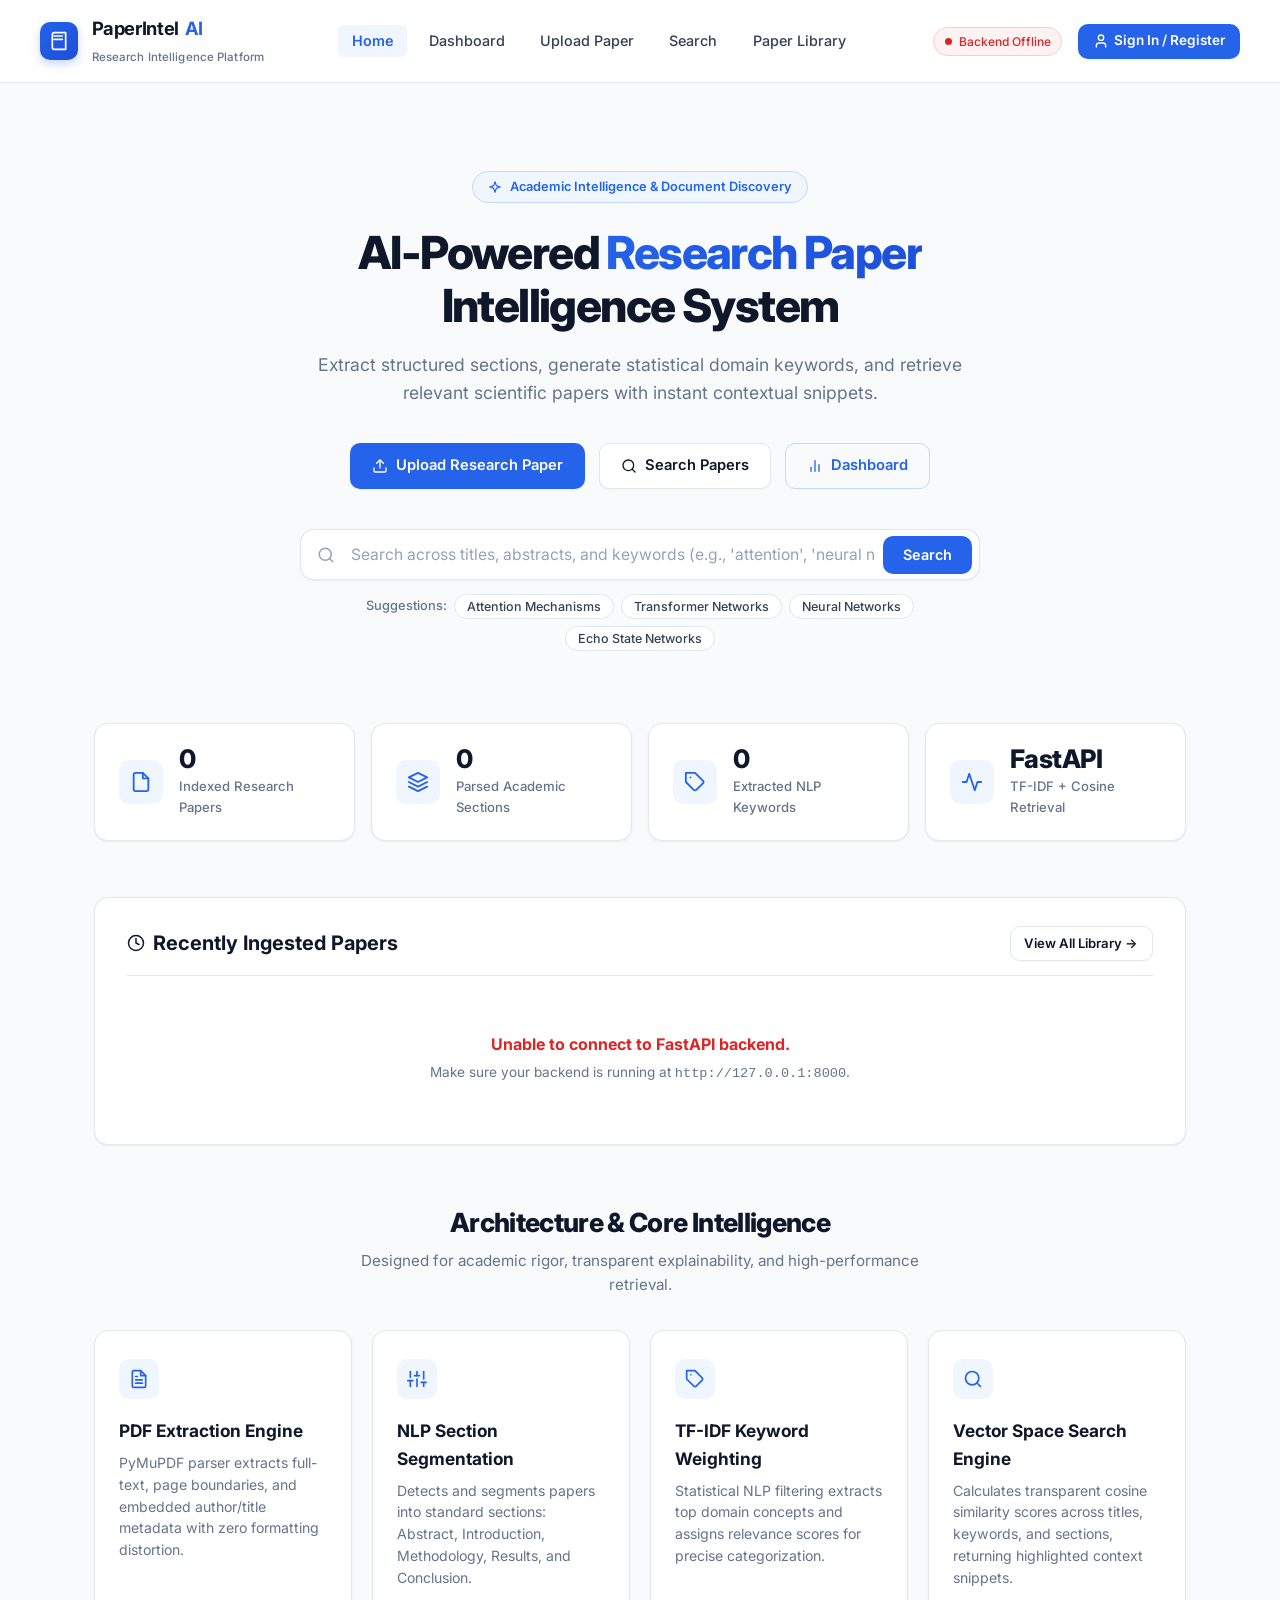
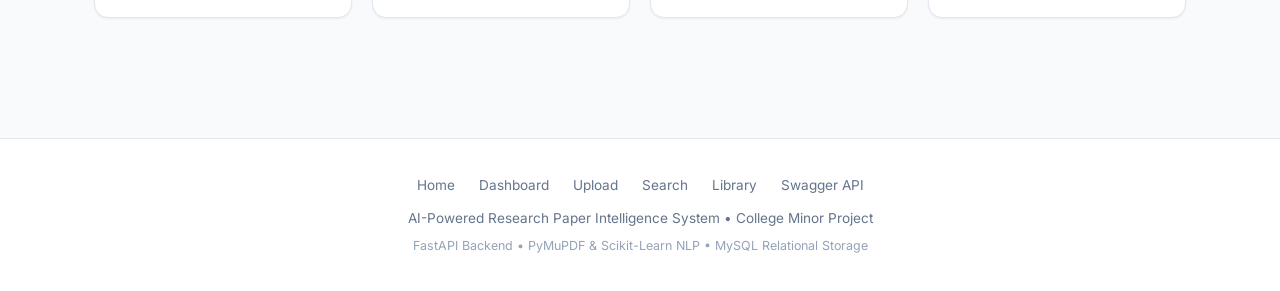
==== frontend/index.html @ 78be8b67 "Initial commit: AI-Powered Research Paper Intelligence System (Minor Project)" ====
<!DOCTYPE html>
<html lang="en">
<head>
    <meta charset="UTF-8">
    <meta name="viewport" content="width=device-width, initial-scale=1.0">
    <title>PaperIntel AI - AI-Powered Research Paper Intelligence System</title>
    <link rel="stylesheet" href="css/style.css">
</head>
<body>

    <!-- =======================================================================
         1. Header & Navigation Bar
         ======================================================================= -->
    <header class="navbar">
        <a href="index.html" class="brand-container">
            <div class="brand-icon-box">
                <svg xmlns="http://www.w3.org/2000/svg" viewBox="0 0 24 24" fill="none" stroke="currentColor" stroke-width="2" stroke-linecap="round" stroke-linejoin="round">
                    <path d="M4 19.5v-15A2.5 2.5 0 0 1 6.5 2H20v20H6.5a2.5 2.5 0 0 1-2.5-2.5Z"></path>
                    <path d="M6 6h10"></path>
                    <path d="M6 10h10"></path>
                </svg>
            </div>
            <div>
                <span class="brand-title">PaperIntel <span>AI</span></span>
                <span class="brand-subtitle">Research Intelligence Platform</span>
            </div>
        </a>

        <nav>
            <ul class="nav-links">
                <li><a href="index.html" class="active">Home</a></li>
                <li><a href="dashboard.html">Dashboard</a></li>
                <li><a href="upload.html">Upload Paper</a></li>
                <li><a href="search.html">Search</a></li>
                <li><a href="papers.html">Paper Library</a></li>
            </ul>
        </nav>

        <div class="nav-right">
            <div id="system-status" class="status-badge">
                <span class="status-dot"></span>
                <span id="status-text">Checking API...</span>
            </div>
        </div>
    </header>

    <!-- =======================================================================
         2. Main Hero Section
         ======================================================================= -->
    <main class="main-content">
        <section class="hero">
            <div class="hero-pill">
                <svg xmlns="http://www.w3.org/2000/svg" width="14" height="14" viewBox="0 0 24 24" fill="none" stroke="currentColor" stroke-width="2" stroke-linecap="round" stroke-linejoin="round">
                    <path d="m12 3-1.912 5.813a2 2 0 0 1-1.275 1.275L3 12l5.813 1.912a2 2 0 0 1 1.275 1.275L12 21l1.912-5.813a2 2 0 0 1 1.275-1.275L21 12l-5.813-1.912a2 2 0 0 1-1.275-1.275L12 3Z"></path>
                </svg>
                <span>Academic Intelligence & Document Discovery</span>
            </div>
            
            <h1>AI-Powered <span>Research Paper</span> Intelligence System</h1>
            <p class="hero-desc">
                Extract structured sections, generate statistical domain keywords, and retrieve relevant scientific papers with instant contextual snippets.
            </p>

            <!-- Call-to-Action Buttons -->
            <div class="hero-cta">
                <a href="upload.html" class="btn btn-primary">
                    <svg xmlns="http://www.w3.org/2000/svg" viewBox="0 0 24 24" fill="none" stroke="currentColor" stroke-width="2" stroke-linecap="round" stroke-linejoin="round">
                        <path d="M21 15v4a2 2 0 0 1-2 2H5a2 2 0 0 1-2-2v-4"></path>
                        <polyline points="17 8 12 3 7 8"></polyline>
                        <line x1="12" y1="3" x2="12" y2="15"></line>
                    </svg>
                    Upload Research Paper
                </a>
                <a href="search.html" class="btn btn-secondary">
                    <svg xmlns="http://www.w3.org/2000/svg" viewBox="0 0 24 24" fill="none" stroke="currentColor" stroke-width="2" stroke-linecap="round" stroke-linejoin="round">
                        <circle cx="11" cy="11" r="8"></circle>
                        <line x1="21" y1="21" x2="16.65" y2="16.65"></line>
                    </svg>
                    Search Papers
                </a>
                <a href="dashboard.html" class="btn btn-outline">
                    <svg xmlns="http://www.w3.org/2000/svg" viewBox="0 0 24 24" fill="none" stroke="currentColor" stroke-width="2" stroke-linecap="round" stroke-linejoin="round">
                        <line x1="18" y1="20" x2="18" y2="10"></line>
                        <line x1="12" y1="20" x2="12" y2="4"></line>
                        <line x1="6" y1="20" x2="6" y2="14"></line>
                    </svg>
                    Dashboard
                </a>
            </div>

            <!-- Instant Search Bar -->
            <div class="search-box-container">
                <form id="hero-search-form" class="search-form">
                    <div class="search-icon-inline">
                        <svg xmlns="http://www.w3.org/2000/svg" viewBox="0 0 24 24" fill="none" stroke="currentColor" stroke-width="2" stroke-linecap="round" stroke-linejoin="round">
                            <circle cx="11" cy="11" r="8"></circle>
                            <line x1="21" y1="21" x2="16.65" y2="16.65"></line>
                        </svg>
                    </div>
                    <input 
                        type="text" 
                        id="hero-search-input" 
                        class="search-input" 
                        placeholder="Search across titles, abstracts, and keywords (e.g., 'attention', 'neural network')..."
                        required
                    />
                    <button type="submit" class="search-btn">
                        Search
                    </button>
                </form>

                <!-- Quick Query Chips -->
                <div class="query-chips">
                    <span class="chip-label">Suggestions:</span>
                    <button type="button" class="chip" onclick="window.location.href='search.html?q=attention'">Attention Mechanisms</button>
                    <button type="button" class="chip" onclick="window.location.href='search.html?q=transformer'">Transformer Networks</button>
                    <button type="button" class="chip" onclick="window.location.href='search.html?q=neural%20network'">Neural Networks</button>
                    <button type="button" class="chip" onclick="window.location.href='search.html?q=echo%20state'">Echo State Networks</button>
                </div>
            </div>
        </section>

        <!-- ===================================================================
             3. Live Metrics Bar
             =================================================================== -->
        <section class="stats-grid">
            <div class="stat-card">
                <div class="stat-icon">
                    <svg xmlns="http://www.w3.org/2000/svg" viewBox="0 0 24 24" fill="none" stroke="currentColor" stroke-width="2" stroke-linecap="round" stroke-linejoin="round">
                        <path d="M14 2H6a2 2 0 0 0-2 2v16a2 2 0 0 0 2 2h12a2 2 0 0 0 2-2V8z"></path>
                        <polyline points="14 2 14 8 20 8"></polyline>
                    </svg>
                </div>
                <div class="stat-info">
                    <h3 id="stat-papers">0</h3>
                    <p>Indexed Research Papers</p>
                </div>
            </div>

            <div class="stat-card">
                <div class="stat-icon">
                    <svg xmlns="http://www.w3.org/2000/svg" viewBox="0 0 24 24" fill="none" stroke="currentColor" stroke-width="2" stroke-linecap="round" stroke-linejoin="round">
                        <polygon points="12 2 2 7 12 12 22 7 12 2"></polygon>
                        <polyline points="2 17 12 22 22 17"></polyline>
                        <polyline points="2 12 12 17 22 12"></polyline>
                    </svg>
                </div>
                <div class="stat-info">
                    <h3 id="stat-sections">0</h3>
                    <p>Parsed Academic Sections</p>
                </div>
            </div>

            <div class="stat-card">
                <div class="stat-icon">
                    <svg xmlns="http://www.w3.org/2000/svg" viewBox="0 0 24 24" fill="none" stroke="currentColor" stroke-width="2" stroke-linecap="round" stroke-linejoin="round">
                        <path d="M20.59 13.41l-7.17 7.17a2 2 0 0 1-2.83 0L2 12V2h10l8.59 8.59a2 2 0 0 1 0 2.82z"></path>
                        <line x1="7" y1="7" x2="7.01" y2="7"></line>
                    </svg>
                </div>
                <div class="stat-info">
                    <h3 id="stat-keywords">0</h3>
                    <p>Extracted NLP Keywords</p>
                </div>
            </div>

            <div class="stat-card">
                <div class="stat-icon">
                    <svg xmlns="http://www.w3.org/2000/svg" viewBox="0 0 24 24" fill="none" stroke="currentColor" stroke-width="2" stroke-linecap="round" stroke-linejoin="round">
                        <polyline points="22 12 18 12 15 21 9 3 6 12 2 12"></polyline>
                    </svg>
                </div>
                <div class="stat-info">
                    <h3 id="stat-latency">FastAPI</h3>
                    <p>TF-IDF + Cosine Retrieval</p>
                </div>
            </div>
        </section>

        <!-- ===================================================================
             4. Recent Ingested Papers Section
             =================================================================== -->
        <section class="papers-preview-section">
            <div class="papers-preview-header">
                <h2 id="papers-section-title">
                    <svg xmlns="http://www.w3.org/2000/svg" width="18" height="18" viewBox="0 0 24 24" fill="none" stroke="currentColor" stroke-width="2" stroke-linecap="round" stroke-linejoin="round">
                        <circle cx="12" cy="12" r="10"></circle>
                        <polyline points="12 6 12 12 16 14"></polyline>
                    </svg>
                    Recently Ingested Papers
                </h2>
                <a href="papers.html" class="btn btn-secondary" style="padding: 0.4rem 0.85rem; font-size: 0.82rem;">
                    View All Library →
                </a>
            </div>

            <div id="papers-list-container" class="papers-list">
                <p style="color: var(--text-muted); text-align: center; padding: 2rem;">
                    Loading research papers from database...
                </p>
            </div>
        </section>

        <!-- ===================================================================
             5. Platform Architecture & Capabilities
             =================================================================== -->
        <section>
            <div class="section-header">
                <h2>Architecture & Core Intelligence</h2>
                <p>Designed for academic rigor, transparent explainability, and high-performance retrieval.</p>
            </div>

            <div class="features-grid">
                <div class="feature-card">
                    <div class="feature-icon-box">
                        <svg xmlns="http://www.w3.org/2000/svg" viewBox="0 0 24 24" fill="none" stroke="currentColor" stroke-width="2" stroke-linecap="round" stroke-linejoin="round">
                            <path d="M14 2H6a2 2 0 0 0-2 2v16a2 2 0 0 0 2 2h12a2 2 0 0 0 2-2V8z"></path>
                            <polyline points="14 2 14 8 20 8"></polyline>
                            <line x1="16" y1="13" x2="8" y2="13"></line>
                            <line x1="16" y1="17" x2="8" y2="17"></line>
                            <polyline points="10 9 9 9 8 9"></polyline>
                        </svg>
                    </div>
                    <h3>PDF Extraction Engine</h3>
                    <p>PyMuPDF parser extracts full-text, page boundaries, and embedded author/title metadata with zero formatting distortion.</p>
                </div>

                <div class="feature-card">
                    <div class="feature-icon-box">
                        <svg xmlns="http://www.w3.org/2000/svg" viewBox="0 0 24 24" fill="none" stroke="currentColor" stroke-width="2" stroke-linecap="round" stroke-linejoin="round">
                            <line x1="4" y1="21" x2="4" y2="14"></line>
                            <line x1="4" y1="10" x2="4" y2="3"></line>
                            <line x1="12" y1="21" x2="12" y2="12"></line>
                            <line x1="12" y1="8" x2="12" y2="3"></line>
                            <line x1="20" y1="21" x2="20" y2="16"></line>
                            <line x1="20" y1="12" x2="20" y2="3"></line>
                            <line x1="1" y1="14" x2="7" y2="14"></line>
                            <line x1="9" y1="8" x2="15" y2="8"></line>
                            <line x1="17" y1="16" x2="23" y2="16"></line>
                        </svg>
                    </div>
                    <h3>NLP Section Segmentation</h3>
                    <p>Detects and segments papers into standard sections: Abstract, Introduction, Methodology, Results, and Conclusion.</p>
                </div>

                <div class="feature-card">
                    <div class="feature-icon-box">
                        <svg xmlns="http://www.w3.org/2000/svg" viewBox="0 0 24 24" fill="none" stroke="currentColor" stroke-width="2" stroke-linecap="round" stroke-linejoin="round">
                            <path d="M20.59 13.41l-7.17 7.17a2 2 0 0 1-2.83 0L2 12V2h10l8.59 8.59a2 2 0 0 1 0 2.82z"></path>
                            <line x1="7" y1="7" x2="7.01" y2="7"></line>
                        </svg>
                    </div>
                    <h3>TF-IDF Keyword Weighting</h3>
                    <p>Statistical NLP filtering extracts top domain concepts and assigns relevance scores for precise categorization.</p>
                </div>

                <div class="feature-card">
                    <div class="feature-icon-box">
                        <svg xmlns="http://www.w3.org/2000/svg" viewBox="0 0 24 24" fill="none" stroke="currentColor" stroke-width="2" stroke-linecap="round" stroke-linejoin="round">
                            <circle cx="11" cy="11" r="8"></circle>
                            <line x1="21" y1="21" x2="16.65" y2="16.65"></line>
                        </svg>
                    </div>
                    <h3>Vector Space Search Engine</h3>
                    <p>Calculates transparent cosine similarity scores across titles, keywords, and sections, returning highlighted context snippets.</p>
                </div>
            </div>
        </section>
    </main>

    <!-- =======================================================================
         6. Footer
         ======================================================================= -->
    <footer class="footer">
        <div class="footer-links">
            <a href="index.html">Home</a>
            <a href="dashboard.html">Dashboard</a>
            <a href="upload.html">Upload</a>
            <a href="search.html">Search</a>
            <a href="papers.html">Library</a>
            <a href="http://127.0.0.1:8000/docs" target="_blank">Swagger API</a>
        </div>
        <p>AI-Powered Research Paper Intelligence System • College Minor Project</p>
        <p style="font-size: 0.78rem; margin-top: 0.35rem; color: #94a3b8;">
            FastAPI Backend • PyMuPDF & Scikit-Learn NLP • MySQL Relational Storage
        </p>
    </footer>

    <script src="js/app.js"></script>
</body>
</html>
---- frontend/css/style.css ----
/* =============================================================================
   PaperIntel AI - Academic Research Intelligence Platform
   Design System: Professional, Minimalist, Human-Centric Academic Interface
   Inspired by PaperGuide, Elicit, Semantic Scholar & Perplexity
   ============================================================================= */

@import url('https://fonts.googleapis.com/css2?family=Inter:wght@400;500;600;700;800&display=swap');

:root {
    --font-sans: 'Inter', -apple-system, BlinkMacSystemFont, 'Segoe UI', Roboto, Helvetica, Arial, sans-serif;
    
    /* Neutral Palette */
    --bg-page: #f8fafc;
    --bg-card: #ffffff;
    --bg-subtle: #f1f5f9;
    --border-color: #e2e8f0;
    --border-subtle: #f1f5f9;
    --border-focus: #3b82f6;
    
    /* Typography */
    --text-main: #0f172a;
    --text-secondary: #334155;
    --text-muted: #64748b;
    --text-dim: #94a3b8;
    
    /* Brand & Accent */
    --primary: #2563eb;
    --primary-hover: #1d4ed8;
    --primary-subtle: #eff6ff;
    --primary-border: #bfdbfe;
    --primary-glow: rgba(37, 99, 235, 0.12);
    
    /* System States */
    --success: #059669;
    --success-bg: #ecfdf5;
    --success-border: #a7f3d0;
    --warning: #d97706;
    --warning-bg: #fffbeb;
    --warning-border: #fde68a;
    --danger: #dc2626;
    --danger-bg: #fef2f2;
    --danger-border: #fecaca;
    
    /* Elevation & Curves */
    --radius-sm: 6px;
    --radius-md: 10px;
    --radius-lg: 14px;
    --radius-xl: 20px;
    --shadow-sm: 0 1px 2px 0 rgba(15, 23, 42, 0.04);
    --shadow-card: 0 1px 3px 0 rgba(15, 23, 42, 0.05), 0 1px 2px -1px rgba(15, 23, 42, 0.04);
    --shadow-hover: 0 10px 25px -3px rgba(15, 23, 42, 0.08), 0 4px 8px -2px rgba(15, 23, 42, 0.04);
    --shadow-modal: 0 20px 35px -5px rgba(15, 23, 42, 0.12), 0 10px 15px -4px rgba(15, 23, 42, 0.06);
}

* {
    margin: 0;
    padding: 0;
    box-sizing: border-box;
}

body {
    font-family: var(--font-sans);
    background-color: var(--bg-page);
    color: var(--text-main);
    line-height: 1.6;
    min-height: 100vh;
    display: flex;
    flex-direction: column;
    -webkit-font-smoothing: antialiased;
    -moz-osx-font-smoothing: grayscale;
}

/* =============================================================================
   1. Clean Navigation Bar
   ============================================================================= */
.navbar {
    background-color: rgba(255, 255, 255, 0.95);
    backdrop-filter: blur(12px);
    -webkit-backdrop-filter: blur(12px);
    border-bottom: 1px solid var(--border-color);
    padding: 0.85rem 2.5rem;
    display: flex;
    justify-content: space-between;
    align-items: center;
    position: sticky;
    top: 0;
    z-index: 100;
}

.brand-container {
    display: flex;
    align-items: center;
    gap: 0.85rem;
    text-decoration: none;
    color: inherit;
}

.brand-icon-box {
    width: 38px;
    height: 38px;
    background: linear-gradient(135deg, #2563eb, #1d4ed8);
    color: white;
    border-radius: var(--radius-md);
    display: flex;
    align-items: center;
    justify-content: center;
    box-shadow: 0 4px 10px rgba(37, 99, 235, 0.25);
}

.brand-icon-box svg {
    width: 20px;
    height: 20px;
}

.brand-title {
    font-size: 1.15rem;
    font-weight: 700;
    color: var(--text-main);
    letter-spacing: -0.02em;
    display: flex;
    align-items: center;
    gap: 0.35rem;
}

.brand-title span {
    color: var(--primary);
}

.brand-subtitle {
    font-size: 0.72rem;
    color: var(--text-muted);
    font-weight: 500;
    letter-spacing: 0.01em;
}

.nav-links {
    display: flex;
    align-items: center;
    gap: 0.5rem;
    list-style: none;
}

.nav-links a {
    text-decoration: none;
    color: var(--text-secondary);
    font-size: 0.9rem;
    font-weight: 500;
    padding: 0.45rem 0.85rem;
    border-radius: var(--radius-sm);
    transition: all 0.15s ease;
}

.nav-links a:hover {
    color: var(--primary);
    background-color: var(--primary-subtle);
}

.nav-links a.active {
    color: var(--primary);
    font-weight: 600;
    background-color: var(--primary-subtle);
}

.nav-right {
    display: flex;
    align-items: center;
    gap: 1rem;
}

.status-badge {
    display: inline-flex;
    align-items: center;
    gap: 0.45rem;
    padding: 0.25rem 0.65rem;
    border-radius: 9999px;
    font-size: 0.75rem;
    font-weight: 500;
    background-color: #f1f5f9;
    color: var(--text-muted);
    border: 1px solid var(--border-color);
}

.status-dot {
    width: 7px;
    height: 7px;
    border-radius: 50%;
    background-color: #94a3b8;
}

.status-badge.online {
    background-color: var(--success-bg);
    color: var(--success);
    border-color: var(--success-border);
}

.status-badge.online .status-dot {
    background-color: var(--success);
    box-shadow: 0 0 0 2px rgba(5, 150, 105, 0.2);
}

.status-badge.offline {
    background-color: var(--danger-bg);
    color: var(--danger);
    border-color: var(--danger-border);
}

.status-badge.offline .status-dot {
    background-color: var(--danger);
}

.user-badge {
    display: inline-flex;
    align-items: center;
    gap: 0.6rem;
    font-size: 0.85rem;
    font-weight: 500;
    color: var(--text-main);
    background-color: white;
    padding: 0.35rem 0.85rem;
    border-radius: var(--radius-sm);
    border: 1px solid var(--border-color);
    box-shadow: var(--shadow-sm);
}

/* =============================================================================
   2. Layout & Typography
   ============================================================================= */
.main-content {
    flex: 1;
    max-width: 1140px;
    margin: 0 auto;
    width: 100%;
    padding: 2.5rem 1.5rem 4rem;
}

.breadcrumb-nav {
    margin-bottom: 1.5rem;
    font-size: 0.88rem;
    display: flex;
    align-items: center;
    gap: 0.5rem;
    color: var(--text-muted);
}

.breadcrumb-nav a {
    color: var(--text-secondary);
    text-decoration: none;
    font-weight: 500;
    display: inline-flex;
    align-items: center;
    gap: 0.35rem;
    transition: color 0.15s;
}

.breadcrumb-nav a:hover {
    color: var(--primary);
}

/* =============================================================================
   3. Hero Section (PaperGuide Style)
   ============================================================================= */
.hero {
    text-align: center;
    padding: 3rem 1rem 2rem;
    max-width: 820px;
    margin: 0 auto;
}

.hero-pill {
    display: inline-flex;
    align-items: center;
    gap: 0.5rem;
    background-color: var(--primary-subtle);
    border: 1px solid var(--primary-border);
    color: var(--primary);
    font-size: 0.8rem;
    font-weight: 600;
    padding: 0.3rem 0.95rem;
    border-radius: 9999px;
    margin-bottom: 1.5rem;
}

.hero h1 {
    font-size: 2.85rem;
    font-weight: 800;
    line-height: 1.15;
    color: var(--text-main);
    letter-spacing: -0.035em;
    margin-bottom: 1.15rem;
}

.hero h1 span {
    background: linear-gradient(135deg, #2563eb 0%, #1d4ed8 100%);
    -webkit-background-clip: text;
    -webkit-text-fill-color: transparent;
}

.hero-desc {
    font-size: 1.1rem;
    color: var(--text-muted);
    max-width: 680px;
    margin: 0 auto 2.25rem;
    line-height: 1.6;
}

.hero-cta {
    display: flex;
    justify-content: center;
    gap: 0.85rem;
    flex-wrap: wrap;
    margin-bottom: 2.5rem;
}

/* Buttons */
.btn {
    display: inline-flex;
    align-items: center;
    justify-content: center;
    gap: 0.45rem;
    padding: 0.65rem 1.35rem;
    border-radius: var(--radius-md);
    font-size: 0.92rem;
    font-weight: 600;
    text-decoration: none;
    cursor: pointer;
    border: 1px solid transparent;
    transition: all 0.15s ease;
    font-family: inherit;
}

.btn svg {
    width: 16px;
    height: 16px;
}

.btn-primary {
    background-color: var(--primary);
    color: white;
    box-shadow: 0 1px 2px 0 rgba(0, 0, 0, 0.05);
}

.btn-primary:hover {
    background-color: var(--primary-hover);
    box-shadow: 0 4px 12px rgba(37, 99, 235, 0.25);
    transform: translateY(-1px);
}

.btn-secondary {
    background-color: white;
    color: var(--text-main);
    border-color: var(--border-color);
    box-shadow: var(--shadow-sm);
}

.btn-secondary:hover {
    background-color: var(--bg-subtle);
    border-color: #cbd5e1;
}

.btn-outline {
    background-color: transparent;
    color: var(--primary);
    border-color: var(--primary-border);
}

.btn-outline:hover {
    background-color: var(--primary-subtle);
}

/* =============================================================================
   4. Unified Search Box
   ============================================================================= */
.search-box-container {
    max-width: 680px;
    margin: 0 auto 2.5rem;
}

.search-form {
    display: flex;
    align-items: center;
    background: white;
    padding: 0.35rem 0.45rem 0.35rem 1rem;
    border-radius: var(--radius-lg);
    border: 1px solid var(--border-color);
    box-shadow: var(--shadow-card);
    transition: border-color 0.2s, box-shadow 0.2s;
}

.search-form:focus-within {
    border-color: var(--primary);
    box-shadow: 0 0 0 3px var(--primary-glow);
}

.search-icon-inline {
    color: var(--text-dim);
    display: flex;
    align-items: center;
    margin-right: 0.5rem;
}

.search-icon-inline svg {
    width: 18px;
    height: 18px;
}

.search-input {
    flex: 1;
    border: none;
    outline: none;
    padding: 0.55rem 0.5rem;
    font-size: 0.98rem;
    background: transparent;
    color: var(--text-main);
    font-family: inherit;
}

.search-input::placeholder {
    color: var(--text-dim);
}

.search-btn {
    background-color: var(--primary);
    color: white;
    border: none;
    border-radius: var(--radius-md);
    padding: 0.65rem 1.25rem;
    font-weight: 600;
    font-size: 0.9rem;
    cursor: pointer;
    transition: background-color 0.15s;
    display: inline-flex;
    align-items: center;
    gap: 0.4rem;
    font-family: inherit;
}

.search-btn:hover {
    background-color: var(--primary-hover);
}

/* Query Suggestion Chips */
.query-chips {
    display: flex;
    justify-content: center;
    gap: 0.45rem;
    flex-wrap: wrap;
    margin-top: 0.85rem;
    align-items: center;
}

.chip-label {
    font-size: 0.8rem;
    color: var(--text-muted);
    font-weight: 500;
}

.chip {
    background-color: white;
    color: var(--text-secondary);
    border: 1px solid var(--border-color);
    padding: 0.25rem 0.75rem;
    border-radius: 9999px;
    font-size: 0.78rem;
    font-weight: 500;
    cursor: pointer;
    transition: all 0.15s ease;
    font-family: inherit;
}

.chip:hover {
    background-color: var(--primary-subtle);
    color: var(--primary);
    border-color: var(--primary-border);
}

/* =============================================================================
   5. Metrics & Statistics Bar
   ============================================================================= */
.stats-grid {
    display: grid;
    grid-template-columns: repeat(auto-fit, minmax(220px, 1fr));
    gap: 1rem;
    margin-bottom: 3.5rem;
}

.stat-card {
    background-color: var(--bg-card);
    border: 1px solid var(--border-color);
    border-radius: var(--radius-lg);
    padding: 1.35rem 1.5rem;
    display: flex;
    align-items: center;
    gap: 1rem;
    box-shadow: var(--shadow-card);
    transition: border-color 0.2s, box-shadow 0.2s;
}

.stat-card:hover {
    border-color: #cbd5e1;
    box-shadow: var(--shadow-hover);
}

.stat-icon {
    width: 44px;
    height: 44px;
    border-radius: var(--radius-md);
    background-color: var(--primary-subtle);
    color: var(--primary);
    display: flex;
    align-items: center;
    justify-content: center;
    flex-shrink: 0;
}

.stat-icon svg {
    width: 22px;
    height: 22px;
}

.stat-info h3 {
    font-size: 1.6rem;
    font-weight: 800;
    color: var(--text-main);
    line-height: 1.1;
    letter-spacing: -0.02em;
}

.stat-info p {
    font-size: 0.82rem;
    color: var(--text-muted);
    font-weight: 500;
    margin-top: 0.15rem;
}

/* =============================================================================
   6. Feature Cards & Architecture
   ============================================================================= */
.section-header {
    text-align: center;
    margin-bottom: 2rem;
}

.section-header h2 {
    font-size: 1.65rem;
    font-weight: 800;
    color: var(--text-main);
    letter-spacing: -0.025em;
    margin-bottom: 0.35rem;
}

.section-header p {
    color: var(--text-muted);
    font-size: 0.95rem;
    max-width: 600px;
    margin: 0 auto;
}

.features-grid {
    display: grid;
    grid-template-columns: repeat(auto-fit, minmax(250px, 1fr));
    gap: 1.25rem;
    margin-bottom: 3.5rem;
}

.feature-card {
    background-color: var(--bg-card);
    border: 1px solid var(--border-color);
    border-radius: var(--radius-lg);
    padding: 1.75rem 1.5rem;
    box-shadow: var(--shadow-card);
    transition: all 0.2s ease;
}

.feature-card:hover {
    border-color: #cbd5e1;
    transform: translateY(-2px);
    box-shadow: var(--shadow-hover);
}

.feature-icon-box {
    width: 40px;
    height: 40px;
    border-radius: var(--radius-md);
    background-color: var(--primary-subtle);
    color: var(--primary);
    display: flex;
    align-items: center;
    justify-content: center;
    margin-bottom: 1.15rem;
}

.feature-icon-box svg {
    width: 20px;
    height: 20px;
}

.feature-card h3 {
    font-size: 1.08rem;
    font-weight: 700;
    margin-bottom: 0.45rem;
    color: var(--text-main);
}

.feature-card p {
    font-size: 0.88rem;
    color: var(--text-muted);
    line-height: 1.55;
}

/* =============================================================================
   7. Paper Cards & List Components
   ============================================================================= */
.papers-preview-section {
    background-color: var(--bg-card);
    border: 1px solid var(--border-color);
    border-radius: var(--radius-lg);
    padding: 1.75rem 2rem;
    margin-bottom: 3.5rem;
    box-shadow: var(--shadow-card);
}

.papers-preview-header {
    display: flex;
    justify-content: space-between;
    align-items: center;
    margin-bottom: 1.5rem;
    padding-bottom: 0.85rem;
    border-bottom: 1px solid var(--border-color);
}

.papers-preview-header h2 {
    font-size: 1.25rem;
    font-weight: 700;
    color: var(--text-main);
    display: flex;
    align-items: center;
    gap: 0.5rem;
}

.papers-list {
    display: flex;
    flex-direction: column;
    gap: 0.85rem;
}

.paper-item {
    background-color: white;
    border: 1px solid var(--border-color);
    border-radius: var(--radius-md);
    padding: 1.25rem 1.35rem;
    transition: all 0.15s ease;
}

.paper-item:hover {
    border-color: #cbd5e1;
    box-shadow: var(--shadow-sm);
    background-color: #fafbfc;
}

.paper-item-title {
    font-size: 1.05rem;
    font-weight: 600;
    color: var(--text-main);
    margin-bottom: 0.35rem;
    text-decoration: none;
    display: inline-block;
    line-height: 1.4;
}

.paper-item-title:hover {
    color: var(--primary);
}

.paper-meta {
    display: flex;
    gap: 1rem;
    font-size: 0.82rem;
    color: var(--text-muted);
    margin-bottom: 0.65rem;
    flex-wrap: wrap;
    align-items: center;
}

.paper-meta span {
    display: inline-flex;
    align-items: center;
    gap: 0.3rem;
}

.paper-meta svg {
    width: 14px;
    height: 14px;
    color: var(--text-dim);
}

.paper-snippet {
    font-size: 0.88rem;
    color: #334155;
    background-color: #f8fafc;
    padding: 0.75rem 1rem;
    border-radius: var(--radius-sm);
    border-left: 3px solid var(--primary);
    margin: 0.65rem 0;
    line-height: 1.6;
}

.tag-list {
    display: flex;
    gap: 0.35rem;
    flex-wrap: wrap;
}

.tag {
    background-color: var(--bg-subtle);
    color: var(--text-secondary);
    border: 1px solid var(--border-color);
    padding: 0.2rem 0.6rem;
    border-radius: 9999px;
    font-size: 0.75rem;
    font-weight: 500;
}

.score-badge {
    background-color: var(--success-bg);
    color: var(--success);
    border: 1px solid var(--success-border);
    padding: 0.25rem 0.65rem;
    border-radius: 9999px;
    font-size: 0.78rem;
    font-weight: 600;
    white-space: nowrap;
}

/* =============================================================================
   8. Upload Dropzone & Form
   ============================================================================= */
.upload-card {
    background: var(--bg-card);
    border: 1px solid var(--border-color);
    border-radius: var(--radius-xl);
    padding: 2.5rem;
    max-width: 700px;
    margin: 0 auto;
    box-shadow: var(--shadow-card);
}

.dropzone {
    border: 2px dashed #cbd5e1;
    background-color: #fafbfc;
    border-radius: var(--radius-lg);
    padding: 3rem 2rem;
    text-align: center;
    cursor: pointer;
    transition: all 0.2s ease;
    margin-bottom: 1.5rem;
}

.dropzone:hover, .dropzone.dragover {
    border-color: var(--primary);
    background-color: var(--primary-subtle);
}

.dropzone-icon-box {
    width: 56px;
    height: 56px;
    border-radius: 50%;
    background-color: white;
    color: var(--primary);
    box-shadow: var(--shadow-sm);
    border: 1px solid var(--border-color);
    display: flex;
    align-items: center;
    justify-content: center;
    margin: 0 auto 1rem;
}

.dropzone-icon-box svg {
    width: 28px;
    height: 28px;
}

.dropzone-text {
    font-size: 1.05rem;
    font-weight: 600;
    color: var(--text-main);
    margin-bottom: 0.25rem;
}

.dropzone-subtext {
    font-size: 0.85rem;
    color: var(--text-muted);
}

.file-preview-card {
    display: flex;
    align-items: center;
    justify-content: space-between;
    background-color: #f8fafc;
    border: 1px solid var(--border-color);
    border-radius: var(--radius-md);
    padding: 0.85rem 1.25rem;
    margin-bottom: 1.5rem;
}

.file-info {
    display: flex;
    align-items: center;
    gap: 0.75rem;
}

.file-name {
    font-weight: 600;
    font-size: 0.92rem;
    color: var(--text-main);
}

.file-size {
    font-size: 0.8rem;
    color: var(--text-muted);
}

.remove-file-btn {
    background: none;
    border: none;
    color: var(--text-muted);
    cursor: pointer;
    font-size: 1.1rem;
    padding: 0.25rem;
    border-radius: var(--radius-sm);
    transition: color 0.15s;
}

.remove-file-btn:hover {
    color: var(--danger);
}

.form-group {
    margin-bottom: 1.25rem;
}

.form-label {
    display: block;
    font-weight: 600;
    font-size: 0.88rem;
    color: var(--text-main);
    margin-bottom: 0.4rem;
}

.form-control {
    width: 100%;
    padding: 0.65rem 0.95rem;
    border: 1px solid var(--border-color);
    border-radius: var(--radius-md);
    font-size: 0.92rem;
    font-family: inherit;
    outline: none;
    background-color: white;
    color: var(--text-main);
    transition: border-color 0.15s, box-shadow 0.15s;
}

.form-control:focus {
    border-color: var(--primary);
    box-shadow: 0 0 0 3px var(--primary-glow);
}

/* Pipeline Status */
.progress-container {
    margin-top: 1.5rem;
    background: #f8fafc;
    border: 1px solid var(--border-color);
    border-radius: var(--radius-md);
    padding: 1.25rem 1.5rem;
    display: none;
}

.progress-header {
    display: flex;
    justify-content: space-between;
    align-items: center;
    font-weight: 600;
    font-size: 0.9rem;
    margin-bottom: 0.75rem;
}

.progress-bar-bg {
    width: 100%;
    height: 6px;
    background-color: #e2e8f0;
    border-radius: 9999px;
    overflow: hidden;
    margin-bottom: 1rem;
}

.progress-bar-fill {
    height: 100%;
    width: 0%;
    background-color: var(--primary);
    border-radius: 9999px;
    transition: width 0.3s ease;
}

.pipeline-steps {
    list-style: none;
    display: flex;
    flex-direction: column;
    gap: 0.4rem;
    font-size: 0.82rem;
    color: var(--text-muted);
}

.pipeline-step {
    display: flex;
    align-items: center;
    gap: 0.5rem;
}

.pipeline-step.active {
    color: var(--primary);
    font-weight: 600;
}

.pipeline-step.done {
    color: var(--success);
}

/* Alerts */
.alert {
    padding: 0.85rem 1.15rem;
    border-radius: var(--radius-md);
    margin-top: 1.25rem;
    font-size: 0.9rem;
    display: none;
}

.alert-success {
    background-color: var(--success-bg);
    border: 1px solid var(--success-border);
    color: #065f46;
}

.alert-error {
    background-color: var(--danger-bg);
    border: 1px solid var(--danger-border);
    color: #991b1b;
}

.alert-info {
    background-color: var(--primary-subtle);
    border: 1px solid var(--primary-border);
    color: var(--primary);
}

/* =============================================================================
   9. Footer
   ============================================================================= */
.footer {
    background-color: var(--bg-card);
    border-top: 1px solid var(--border-color);
    padding: 2.25rem 2rem;
    text-align: center;
    margin-top: auto;
    font-size: 0.85rem;
    color: var(--text-muted);
}

.footer-links {
    margin-bottom: 0.75rem;
    display: flex;
    justify-content: center;
    gap: 1.5rem;
}

.footer-links a {
    color: var(--text-muted);
    text-decoration: none;
    transition: color 0.15s;
}

.footer-links a:hover {
    color: var(--primary);
}

/* =============================================================================
   10. Responsive
   ============================================================================= */
@media (max-width: 768px) {
    .navbar {
        flex-direction: column;
        gap: 0.75rem;
        padding: 1rem 1.5rem;
    }
    .hero h1 {
        font-size: 2.15rem;
    }
    .hero-cta {
        flex-direction: column;
    }
    .btn {
        width: 100%;
    }
}

/* =============================================================================
   11. Multi-Paper Comparison & Selection System (Features D & E)
   ============================================================================= */
.comparison-floating-bar {
    position: fixed;
    bottom: 1.5rem;
    left: 50%;
    transform: translateX(-50%) translateY(120%);
    background: #0f172a;
    color: #ffffff;
    padding: 0.85rem 1.5rem;
    border-radius: 9999px;
    box-shadow: 0 10px 30px rgba(0, 0, 0, 0.25);
    display: flex;
    align-items: center;
    gap: 1.25rem;
    z-index: 999;
    transition: transform 0.3s cubic-bezier(0.16, 1, 0.3, 1), opacity 0.3s ease;
    opacity: 0;
    pointer-events: none;
    max-width: 90vw;
}

.comparison-floating-bar.active {
    transform: translateX(-50%) translateY(0);
    opacity: 1;
    pointer-events: auto;
}

.floating-bar-info {
    font-size: 0.9rem;
    font-weight: 600;
    display: flex;
    align-items: center;
    gap: 0.5rem;
}

.floating-bar-badge {
    background: var(--primary);
    color: white;
    font-size: 0.78rem;
    font-weight: 700;
    padding: 0.15rem 0.6rem;
    border-radius: 9999px;
}

.floating-bar-actions {
    display: flex;
    align-items: center;
    gap: 0.5rem;
}

/* Checkbox Styles */
.paper-checkbox-wrapper {
    display: inline-flex;
    align-items: center;
    gap: 0.5rem;
    cursor: pointer;
    user-select: none;
}

.paper-checkbox {
    width: 18px;
    height: 18px;
    accent-color: var(--primary);
    cursor: pointer;
}

/* Modal Overlay */
.modal-overlay {
    position: fixed;
    top: 0;
    left: 0;
    width: 100vw;
    height: 100vh;
    background: rgba(15, 23, 42, 0.65);
    backdrop-filter: blur(4px);
    z-index: 1000;
    display: flex;
    justify-content: center;
    align-items: center;
    padding: 1.5rem;
    opacity: 0;
    pointer-events: none;
    transition: opacity 0.25s ease;
}

.modal-overlay.active {
    opacity: 1;
    pointer-events: auto;
}

.modal-container {
    background: var(--bg-card);
    width: 100%;
    max-width: 1100px;
    max-height: 92vh;
    border-radius: var(--radius-xl);
    box-shadow: var(--shadow-modal);
    display: flex;
    flex-direction: column;
    overflow: hidden;
    animation: modalSlideUp 0.3s cubic-bezier(0.16, 1, 0.3, 1);
}

@keyframes modalSlideUp {
    from {
        transform: translateY(20px) scale(0.98);
    }
    to {
        transform: translateY(0) scale(1);
    }
}

.modal-header {
    padding: 1.25rem 2rem;
    border-bottom: 1px solid var(--border-color);
    display: flex;
    justify-content: space-between;
    align-items: center;
    background: #ffffff;
}

.modal-header h2 {
    font-size: 1.35rem;
    font-weight: 800;
    color: var(--text-main);
    display: flex;
    align-items: center;
    gap: 0.65rem;
}

.modal-close-btn {
    background: none;
    border: none;
    color: var(--text-muted);
    cursor: pointer;
    padding: 0.4rem;
    border-radius: var(--radius-sm);
    display: flex;
    align-items: center;
    justify-content: center;
    transition: all 0.15s ease;
}

.modal-close-btn:hover {
    background: #f1f5f9;
    color: var(--text-main);
}

.modal-body {
    padding: 2rem;
    overflow-y: auto;
    flex: 1;
}

.modal-footer {
    padding: 1rem 2rem;
    border-top: 1px solid var(--border-color);
    display: flex;
    justify-content: space-between;
    align-items: center;
    gap: 0.75rem;
    background: #f8fafc;
    flex-wrap: wrap;
}

/* Comparison Tables & Visuals */
.comp-table-wrapper {
    overflow-x: auto;
    margin: 1.25rem 0;
    border-radius: var(--radius-md);
    border: 1px solid var(--border-color);
}

.comp-table {
    width: 100%;
    border-collapse: collapse;
    font-size: 0.88rem;
    text-align: left;
}

.comp-table th {
    background: #f1f5f9;
    color: var(--text-main);
    font-weight: 700;
    padding: 0.85rem 1.15rem;
    border-bottom: 1px solid var(--border-color);
}

.comp-table td {
    padding: 0.95rem 1.15rem;
    border-bottom: 1px solid var(--border-subtle);
    color: var(--text-secondary);
    vertical-align: top;
    line-height: 1.6;
}

.comp-table tr:last-child td {
    border-bottom: none;
}

.comp-section {
    margin-bottom: 2rem;
}

.comp-section-title {
    font-size: 1.15rem;
    font-weight: 800;
    color: var(--text-main);
    margin-bottom: 0.85rem;
    display: flex;
    align-items: center;
    gap: 0.5rem;
}

.comp-section-content {
    background: #f8fafc;
    border: 1px solid var(--border-color);
    border-radius: var(--radius-md);
    padding: 1.25rem 1.5rem;
    font-size: 0.92rem;
    line-height: 1.75;
    color: var(--text-secondary);
    white-space: pre-wrap;
}

.comp-gap-card {
    background: #ffffff;
    border: 1px solid var(--border-color);
    border-left: 4px solid #f59e0b;
    border-radius: var(--radius-sm);
    padding: 1rem 1.25rem;
    margin-bottom: 0.75rem;
}

.evidence-tag {
    font-size: 0.76rem;
    background: #f1f5f9;
    color: #475569;
    padding: 0.25rem 0.65rem;
    border-radius: 4px;
    display: inline-flex;
    align-items: center;
    gap: 0.35rem;
    margin-top: 0.45rem;
    border: 1px solid #cbd5e1;
}

.evidence-tag strong {
    color: var(--text-main);
}
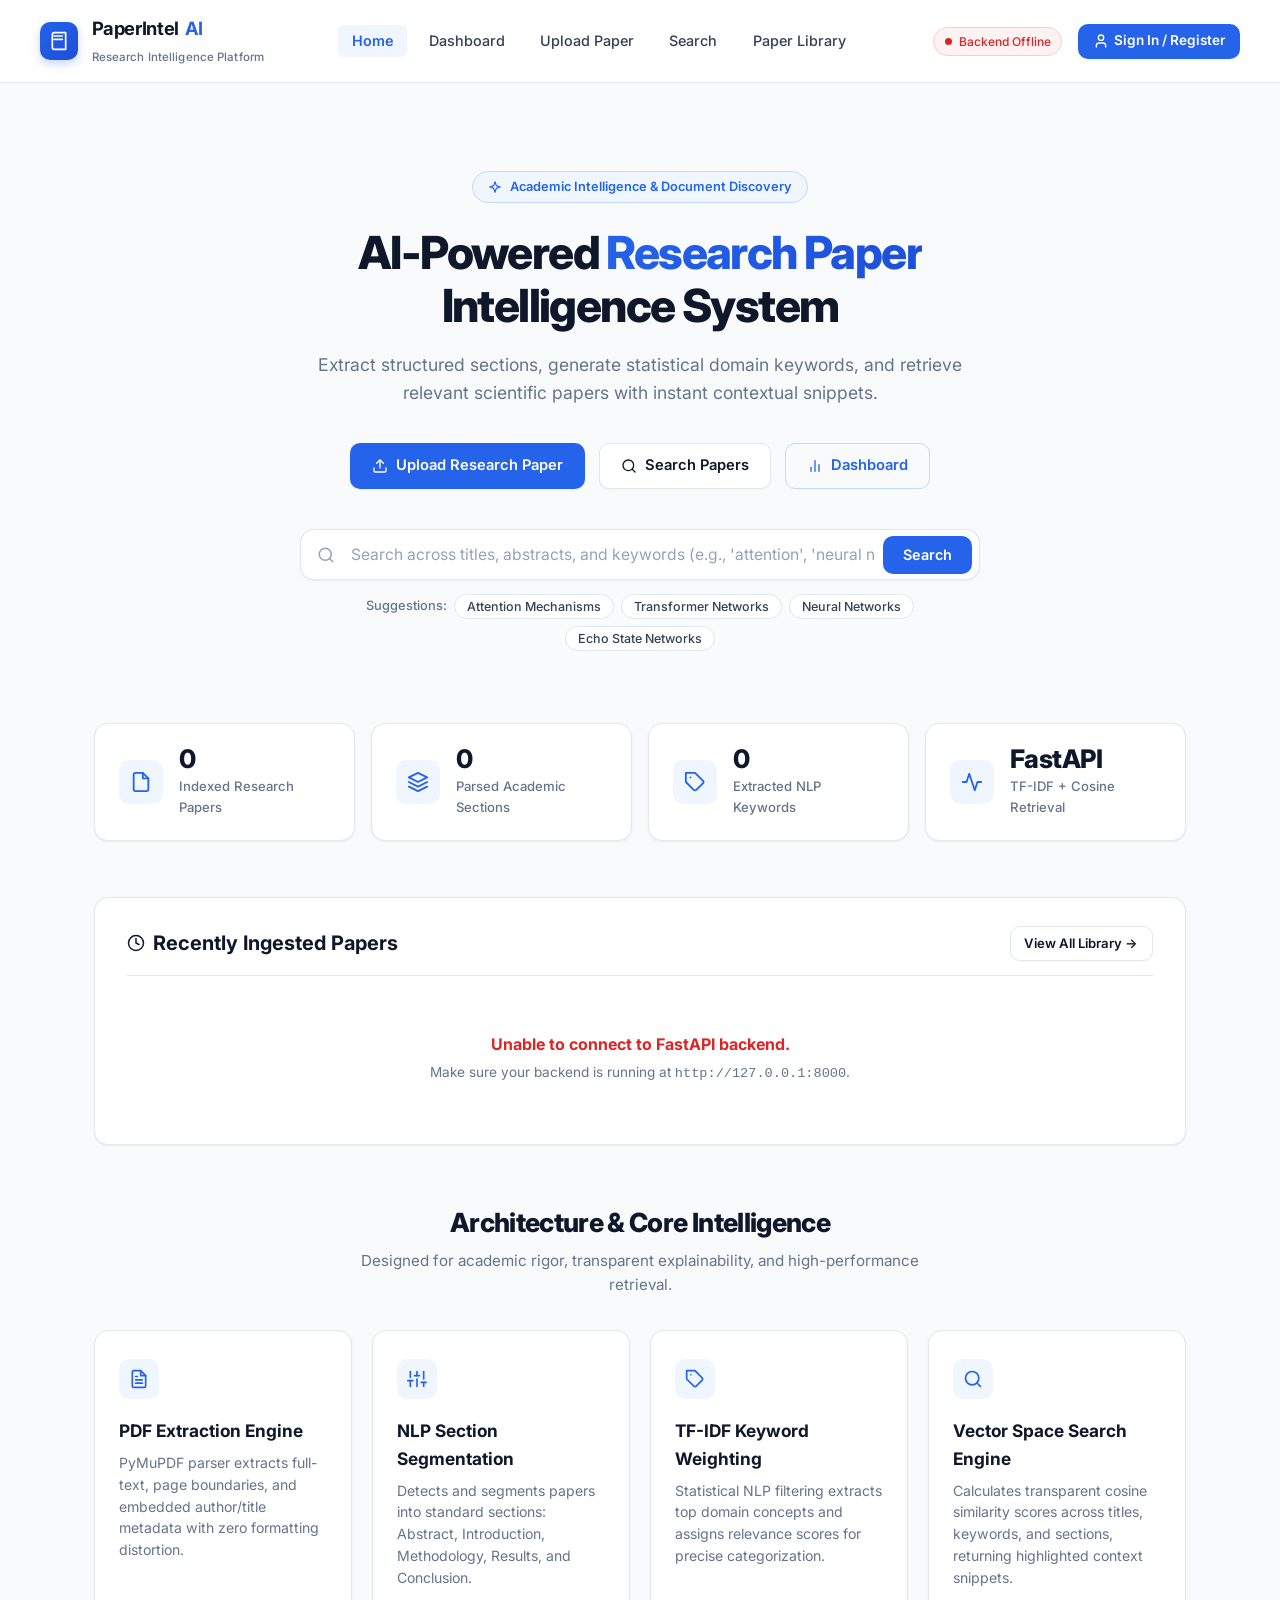
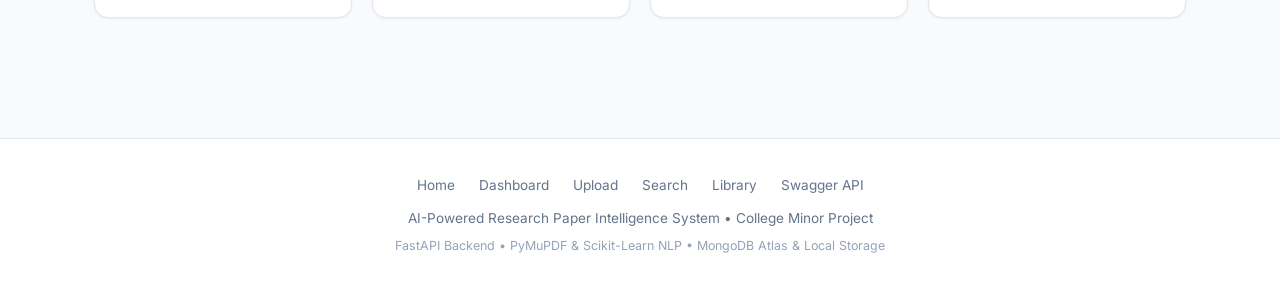
==== commit b72ec264: "Configure cloud deployment: Dockerfile, Procfile, render.yaml, and dynamic PORT binding" ====
--- a/frontend/index.html
+++ b/frontend/index.html
@@ -278,11 +278,11 @@
             <a href="upload.html">Upload</a>
             <a href="search.html">Search</a>
             <a href="papers.html">Library</a>
-            <a href="http://127.0.0.1:8000/docs" target="_blank">Swagger API</a>
+            <a href="/docs" target="_blank">Swagger API</a>
         </div>
         <p>AI-Powered Research Paper Intelligence System • College Minor Project</p>
         <p style="font-size: 0.78rem; margin-top: 0.35rem; color: #94a3b8;">
-            FastAPI Backend • PyMuPDF & Scikit-Learn NLP • MySQL Relational Storage
+            FastAPI Backend • PyMuPDF & Scikit-Learn NLP • MongoDB Atlas & Local Storage
         </p>
     </footer>
 
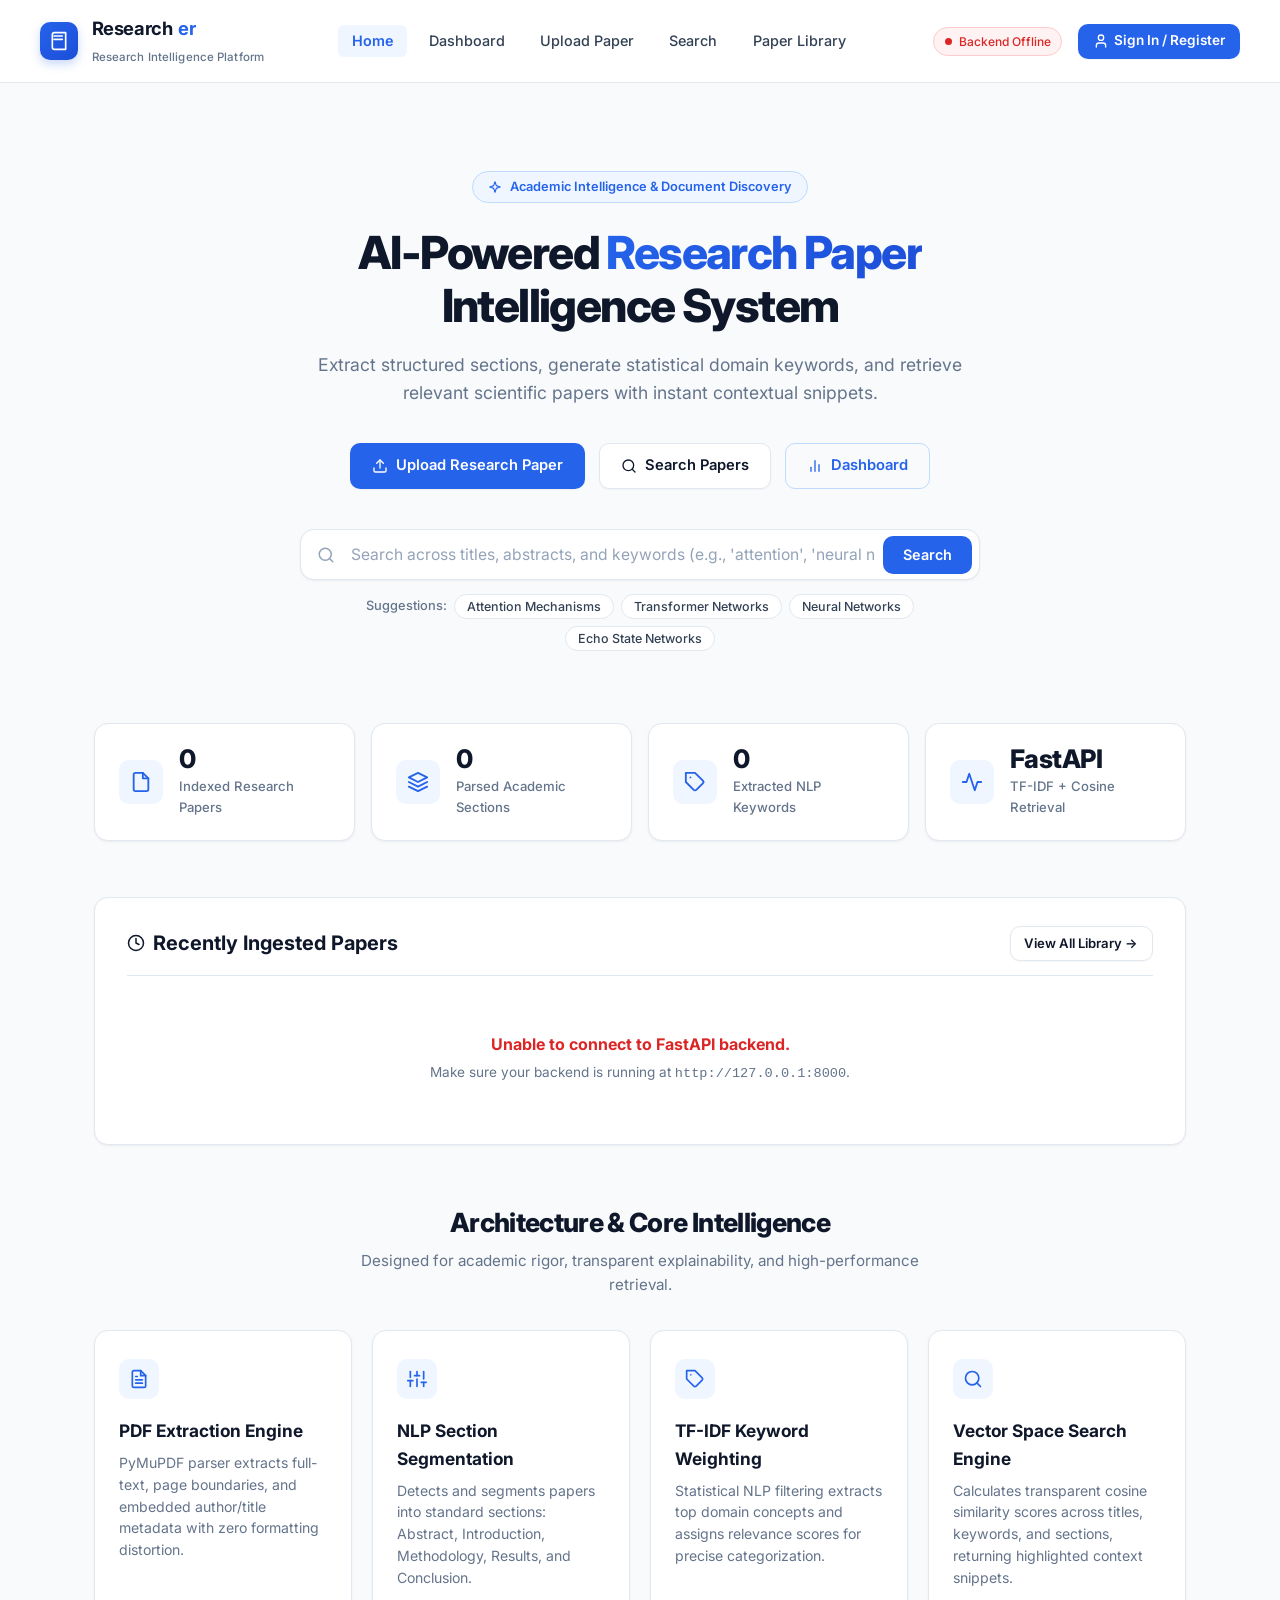
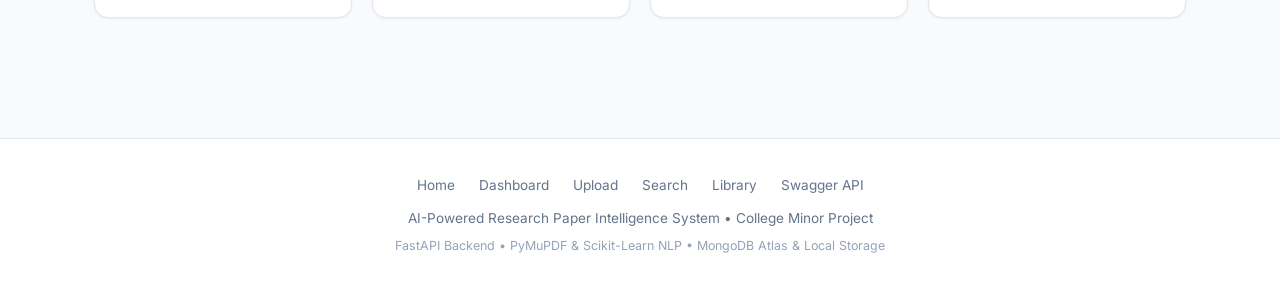
==== commit 1539fc9f: "Brand application as Researcher across UI, FastAPI, render.yaml, and documentation" ====
--- a/frontend/index.html
+++ b/frontend/index.html
@@ -3,7 +3,7 @@
 <head>
     <meta charset="UTF-8">
     <meta name="viewport" content="width=device-width, initial-scale=1.0">
-    <title>PaperIntel AI - AI-Powered Research Paper Intelligence System</title>
+    <title>Researcher - AI-Powered Research Paper Intelligence System</title>
     <link rel="stylesheet" href="css/style.css">
 </head>
 <body>
@@ -21,7 +21,7 @@
                 </svg>
             </div>
             <div>
-                <span class="brand-title">PaperIntel <span>AI</span></span>
+                <span class="brand-title">Research<span>er</span></span>
                 <span class="brand-subtitle">Research Intelligence Platform</span>
             </div>
         </a>
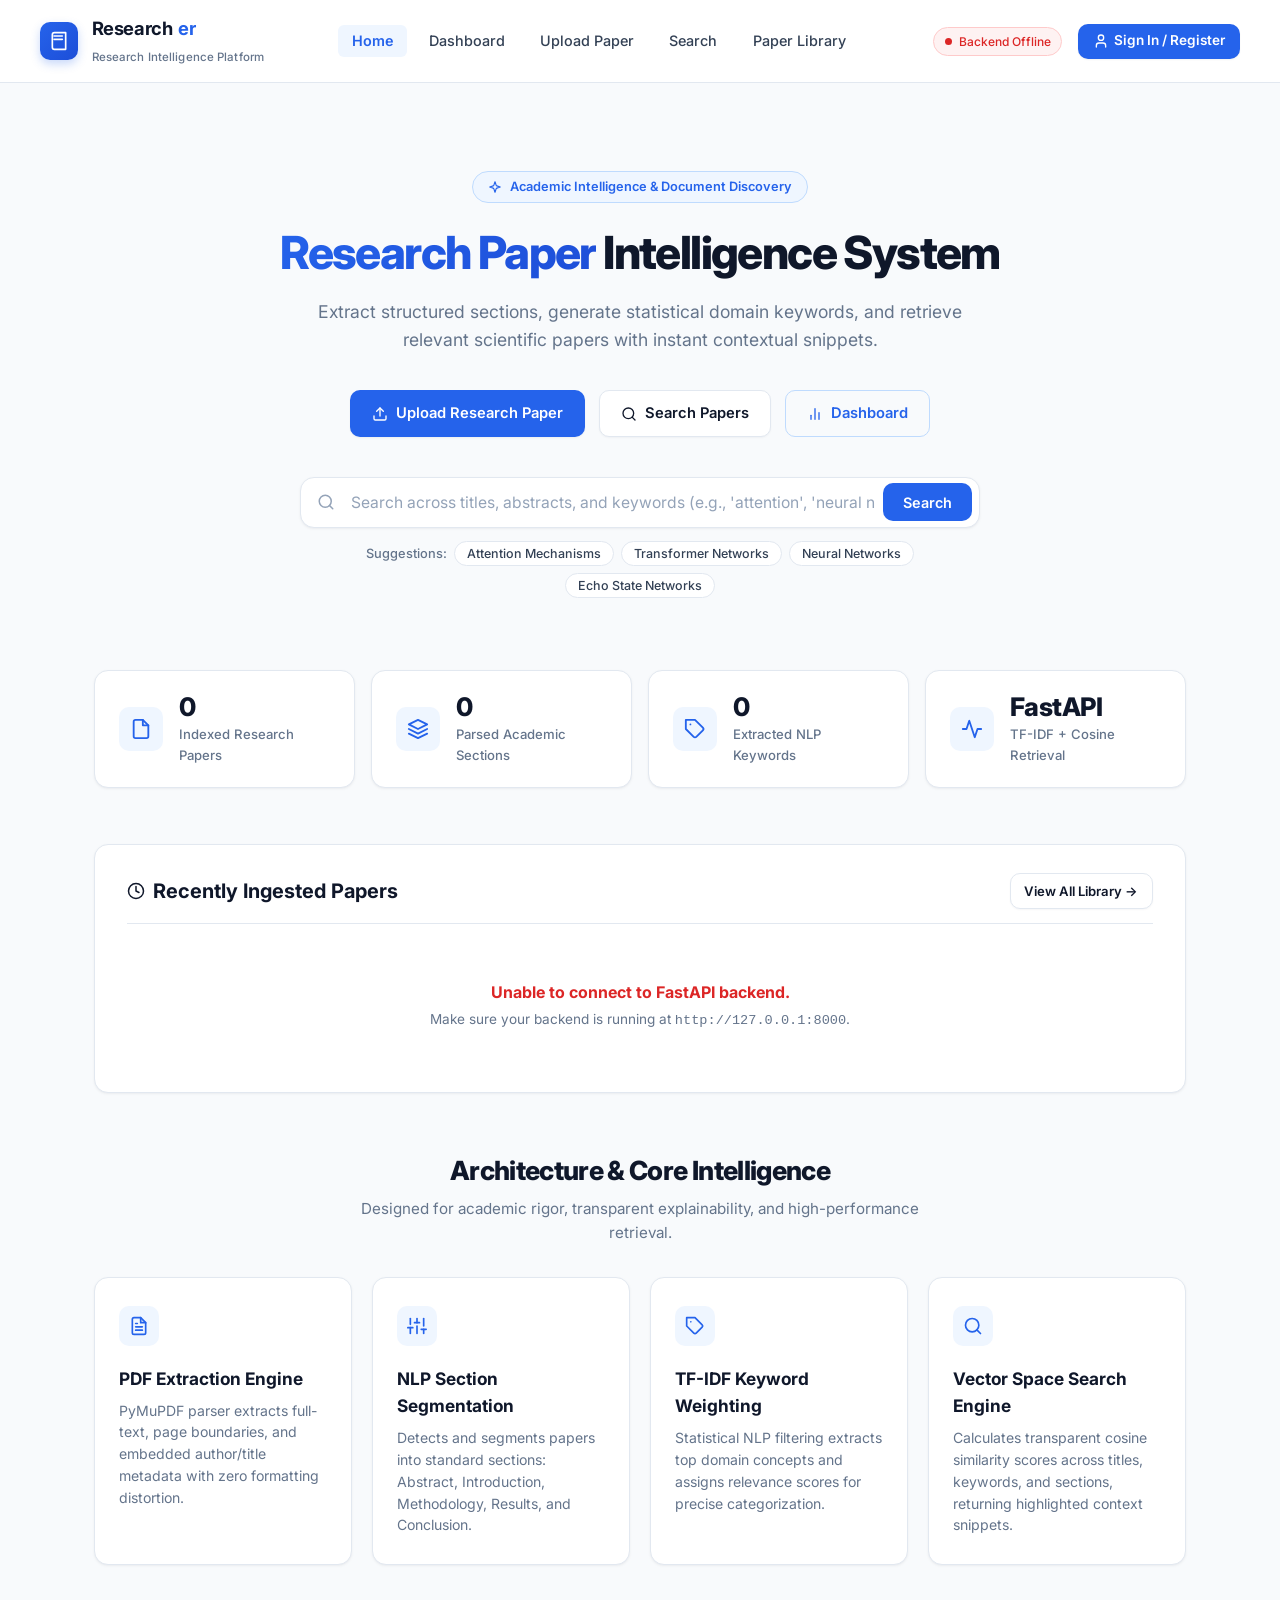
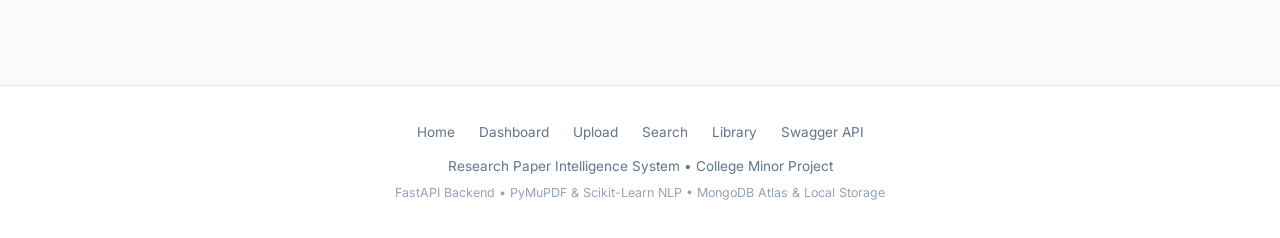
==== commit 05152311: "Remove AI-Powered prefix from home page title, heading, and footers" ====
--- a/frontend/index.html
+++ b/frontend/index.html
@@ -3,7 +3,7 @@
 <head>
     <meta charset="UTF-8">
     <meta name="viewport" content="width=device-width, initial-scale=1.0">
-    <title>Researcher - AI-Powered Research Paper Intelligence System</title>
+    <title>Researcher - Research Paper Intelligence System</title>
     <link rel="stylesheet" href="css/style.css">
 </head>
 <body>
@@ -56,7 +56,7 @@
                 <span>Academic Intelligence & Document Discovery</span>
             </div>
             
-            <h1>AI-Powered <span>Research Paper</span> Intelligence System</h1>
+            <h1><span>Research Paper</span> Intelligence System</h1>
             <p class="hero-desc">
                 Extract structured sections, generate statistical domain keywords, and retrieve relevant scientific papers with instant contextual snippets.
             </p>
@@ -280,7 +280,7 @@
             <a href="papers.html">Library</a>
             <a href="/docs" target="_blank">Swagger API</a>
         </div>
-        <p>AI-Powered Research Paper Intelligence System • College Minor Project</p>
+        <p>Research Paper Intelligence System • College Minor Project</p>
         <p style="font-size: 0.78rem; margin-top: 0.35rem; color: #94a3b8;">
             FastAPI Backend • PyMuPDF & Scikit-Learn NLP • MongoDB Atlas & Local Storage
         </p>
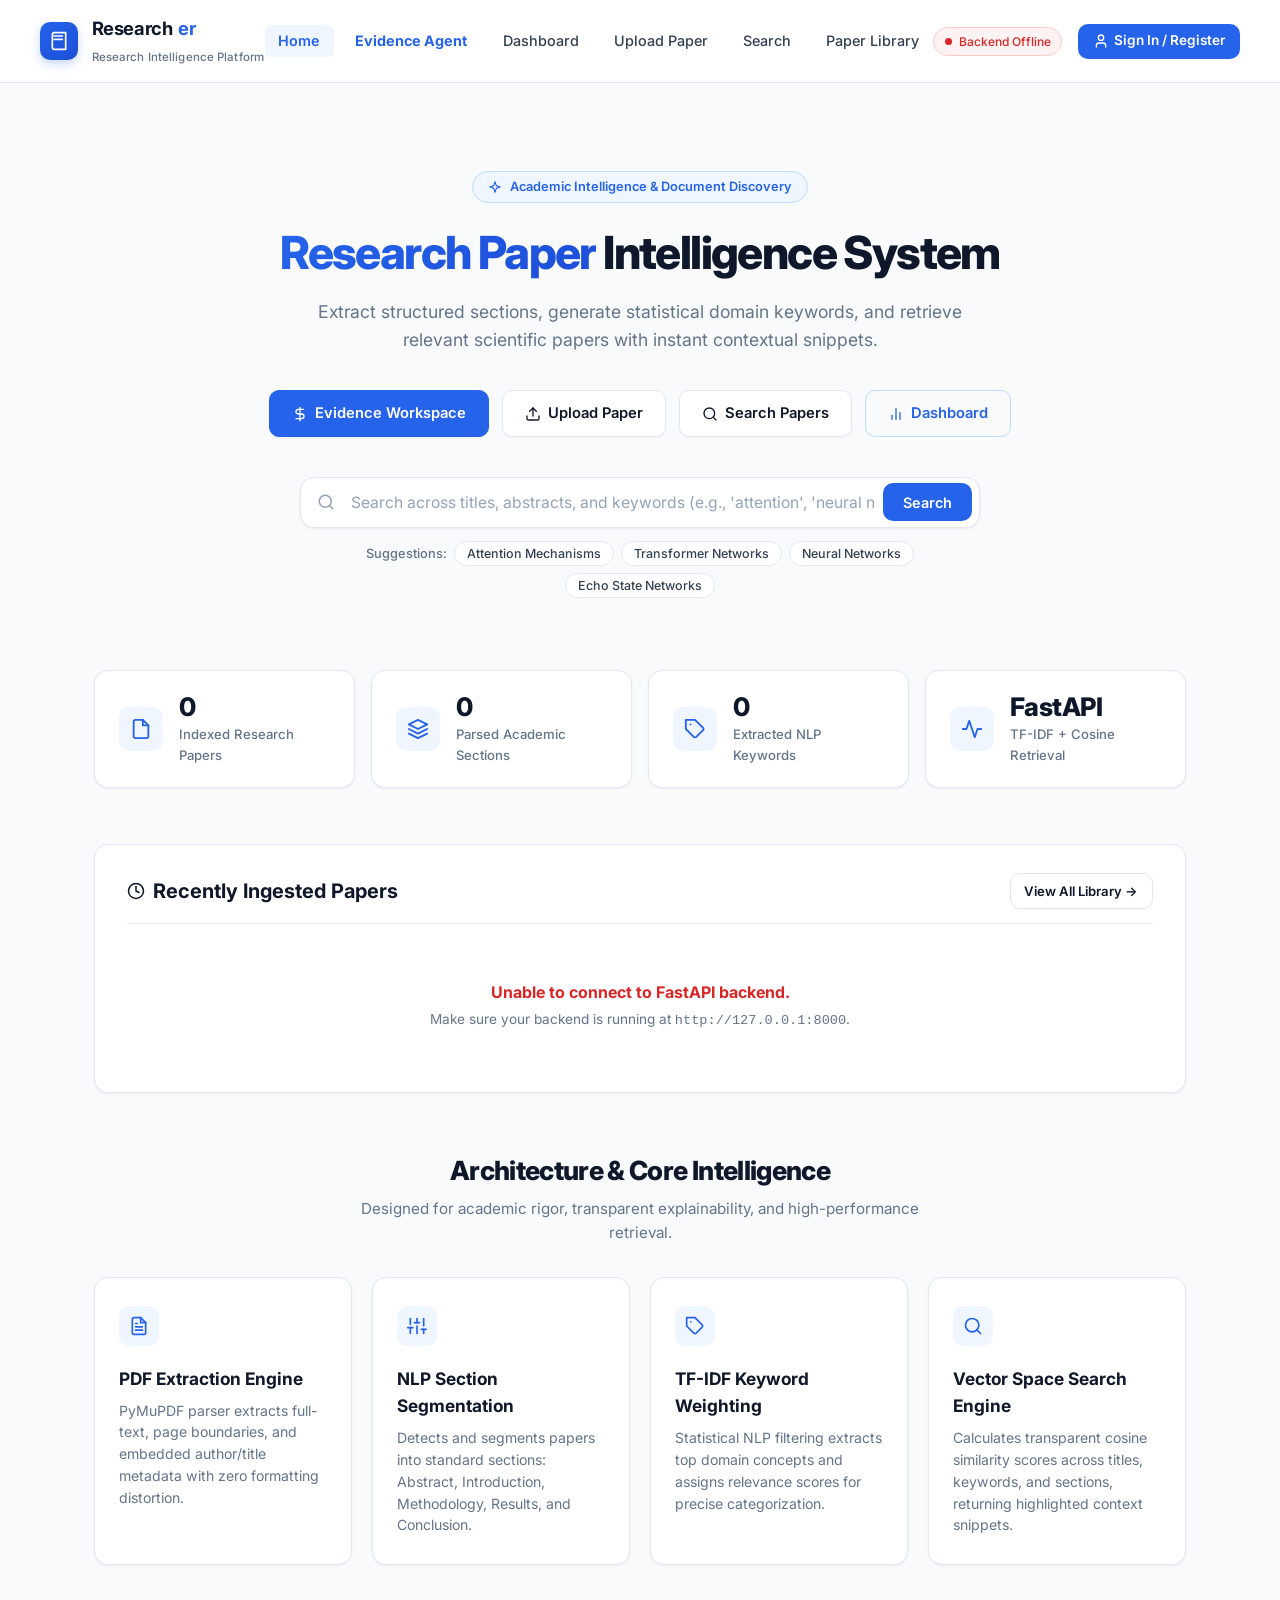
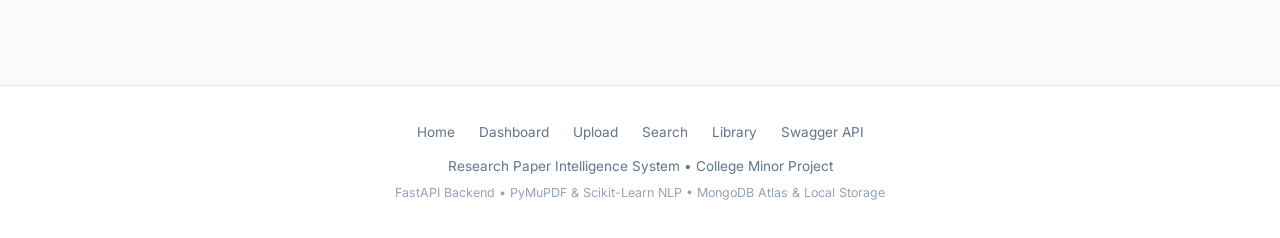
==== commit 10182d7b: "Upgrade to Research Evidence Agent: Word-inspired workspace, Plan-Search-Read-Synthesize pipeline, m" ====
--- a/frontend/index.html
+++ b/frontend/index.html
@@ -29,6 +29,7 @@
         <nav>
             <ul class="nav-links">
                 <li><a href="index.html" class="active">Home</a></li>
+                <li><a href="workspace.html" style="color: #2563eb; font-weight: 700;">Evidence Agent</a></li>
                 <li><a href="dashboard.html">Dashboard</a></li>
                 <li><a href="upload.html">Upload Paper</a></li>
                 <li><a href="search.html">Search</a></li>
@@ -63,13 +64,19 @@
 
             <!-- Call-to-Action Buttons -->
             <div class="hero-cta">
-                <a href="upload.html" class="btn btn-primary">
+                <a href="workspace.html" class="btn btn-primary" style="background: #2563eb; border-color: #2563eb;">
+                    <svg xmlns="http://www.w3.org/2000/svg" viewBox="0 0 24 24" fill="none" stroke="currentColor" stroke-width="2" stroke-linecap="round" stroke-linejoin="round">
+                        <path d="M12 2v20M17 5H9.5a3.5 3.5 0 0 0 0 7h5a3.5 3.5 0 0 1 0 7H6"></path>
+                    </svg>
+                    Evidence Workspace
+                </a>
+                <a href="upload.html" class="btn btn-secondary">
                     <svg xmlns="http://www.w3.org/2000/svg" viewBox="0 0 24 24" fill="none" stroke="currentColor" stroke-width="2" stroke-linecap="round" stroke-linejoin="round">
                         <path d="M21 15v4a2 2 0 0 1-2 2H5a2 2 0 0 1-2-2v-4"></path>
                         <polyline points="17 8 12 3 7 8"></polyline>
                         <line x1="12" y1="3" x2="12" y2="15"></line>
                     </svg>
-                    Upload Research Paper
+                    Upload Paper
                 </a>
                 <a href="search.html" class="btn btn-secondary">
                     <svg xmlns="http://www.w3.org/2000/svg" viewBox="0 0 24 24" fill="none" stroke="currentColor" stroke-width="2" stroke-linecap="round" stroke-linejoin="round">
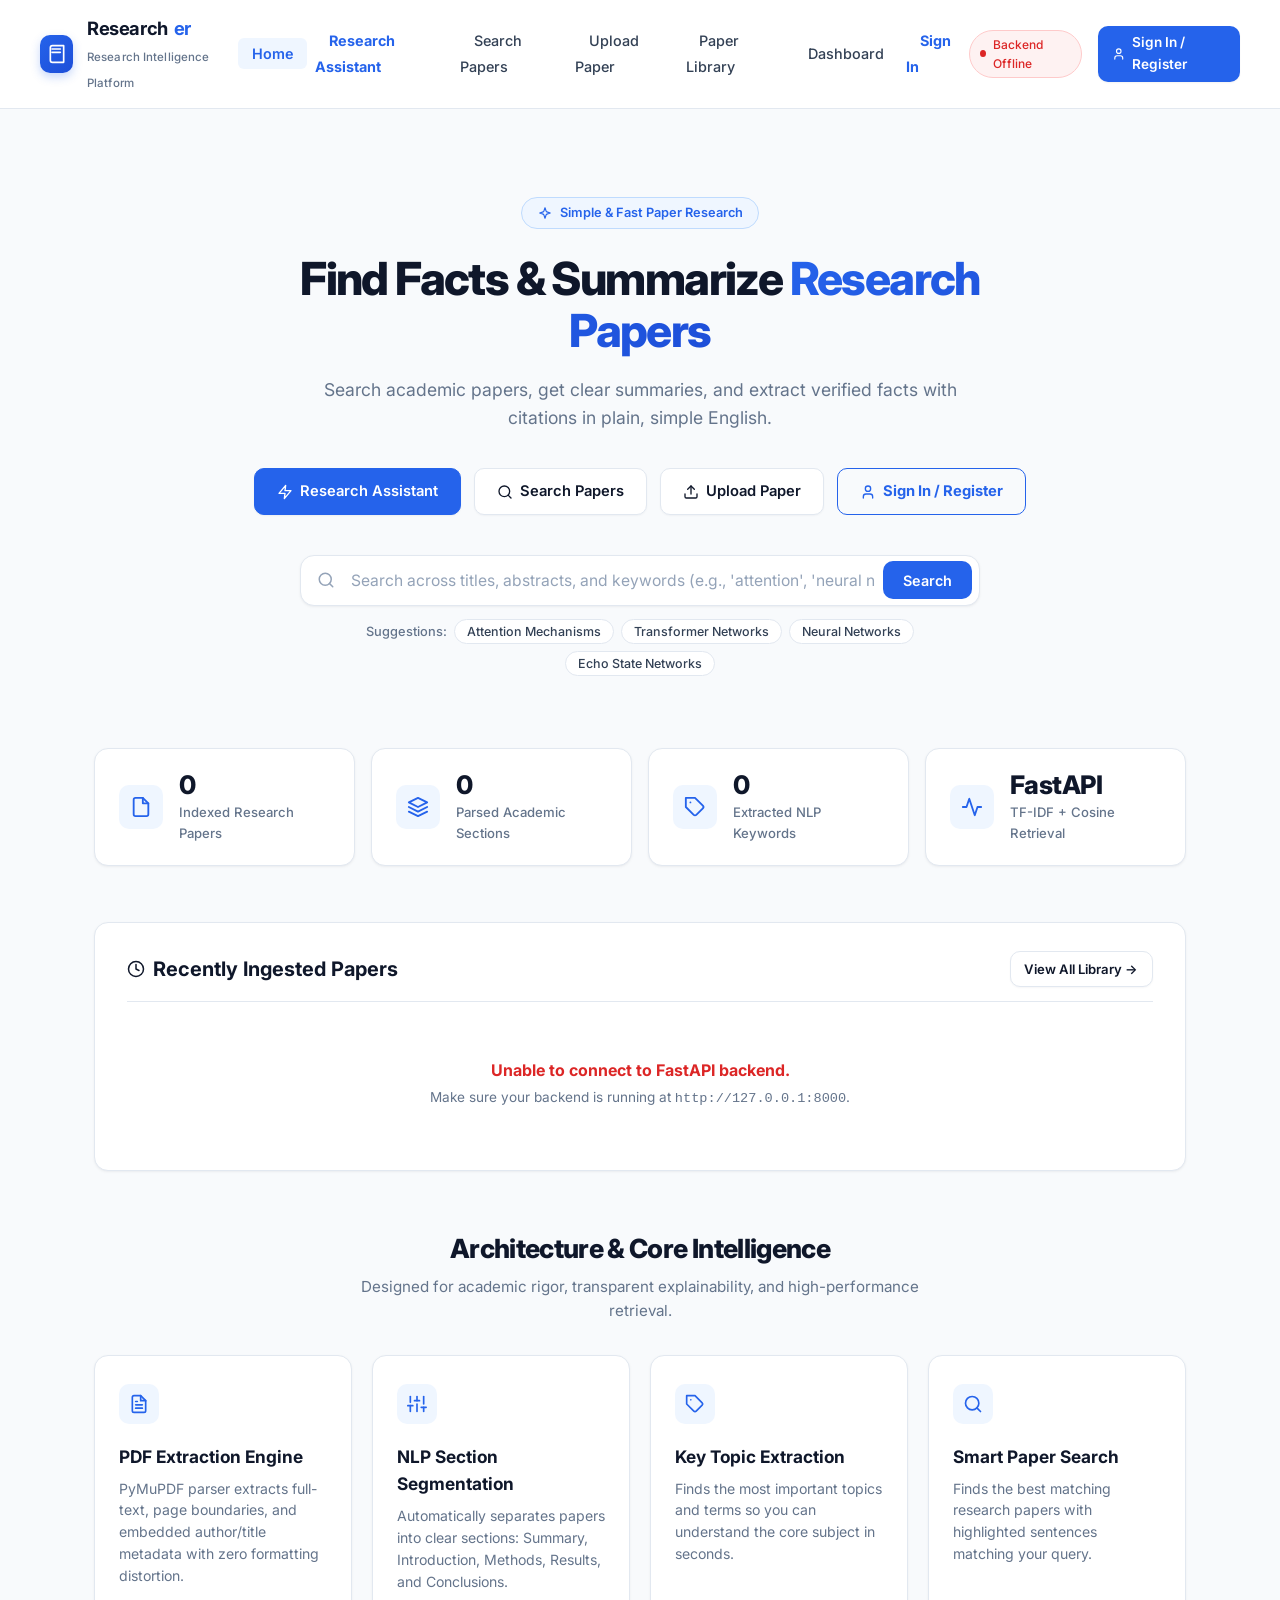
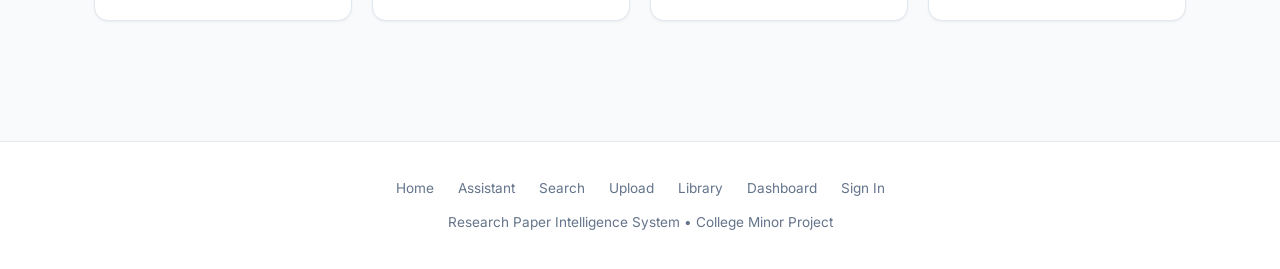
==== commit f63a48d7: "Simplify agent UI, use plain language, add home sign in, and require auth for uploads" ====
--- a/frontend/index.html
+++ b/frontend/index.html
@@ -29,11 +29,12 @@
         <nav>
             <ul class="nav-links">
                 <li><a href="index.html" class="active">Home</a></li>
-                <li><a href="workspace.html" style="color: #2563eb; font-weight: 700;">Evidence Agent</a></li>
+                <li><a href="workspace.html" style="color: #2563eb; font-weight: 700;">Research Assistant</a></li>
+                <li><a href="search.html">Search Papers</a></li>
+                <li><a href="upload.html">Upload Paper</a></li>
+                <li><a href="papers.html">Paper Library</a></li>
                 <li><a href="dashboard.html">Dashboard</a></li>
-                <li><a href="upload.html">Upload Paper</a></li>
-                <li><a href="search.html">Search</a></li>
-                <li><a href="papers.html">Paper Library</a></li>
+                <li><a href="login.html" id="nav-signin-link" style="color: var(--primary); font-weight: 700;">Sign In</a></li>
             </ul>
         </nav>
 
@@ -54,21 +55,28 @@
                 <svg xmlns="http://www.w3.org/2000/svg" width="14" height="14" viewBox="0 0 24 24" fill="none" stroke="currentColor" stroke-width="2" stroke-linecap="round" stroke-linejoin="round">
                     <path d="m12 3-1.912 5.813a2 2 0 0 1-1.275 1.275L3 12l5.813 1.912a2 2 0 0 1 1.275 1.275L12 21l1.912-5.813a2 2 0 0 1 1.275-1.275L21 12l-5.813-1.912a2 2 0 0 1-1.275-1.275L12 3Z"></path>
                 </svg>
-                <span>Academic Intelligence & Document Discovery</span>
+                <span>Simple & Fast Paper Research</span>
             </div>
             
-            <h1><span>Research Paper</span> Intelligence System</h1>
+            <h1>Find Facts & Summarize <span>Research Papers</span></h1>
             <p class="hero-desc">
-                Extract structured sections, generate statistical domain keywords, and retrieve relevant scientific papers with instant contextual snippets.
+                Search academic papers, get clear summaries, and extract verified facts with citations in plain, simple English.
             </p>
 
             <!-- Call-to-Action Buttons -->
             <div class="hero-cta">
                 <a href="workspace.html" class="btn btn-primary" style="background: #2563eb; border-color: #2563eb;">
                     <svg xmlns="http://www.w3.org/2000/svg" viewBox="0 0 24 24" fill="none" stroke="currentColor" stroke-width="2" stroke-linecap="round" stroke-linejoin="round">
-                        <path d="M12 2v20M17 5H9.5a3.5 3.5 0 0 0 0 7h5a3.5 3.5 0 0 1 0 7H6"></path>
-                    </svg>
-                    Evidence Workspace
+                        <polygon points="13 2 3 14 12 14 11 22 21 10 12 10 13 2"></polygon>
+                    </svg>
+                    Research Assistant
+                </a>
+                <a href="search.html" class="btn btn-secondary">
+                    <svg xmlns="http://www.w3.org/2000/svg" viewBox="0 0 24 24" fill="none" stroke="currentColor" stroke-width="2" stroke-linecap="round" stroke-linejoin="round">
+                        <circle cx="11" cy="11" r="8"></circle>
+                        <line x1="21" y1="21" x2="16.65" y2="16.65"></line>
+                    </svg>
+                    Search Papers
                 </a>
                 <a href="upload.html" class="btn btn-secondary">
                     <svg xmlns="http://www.w3.org/2000/svg" viewBox="0 0 24 24" fill="none" stroke="currentColor" stroke-width="2" stroke-linecap="round" stroke-linejoin="round">
@@ -78,20 +86,12 @@
                     </svg>
                     Upload Paper
                 </a>
-                <a href="search.html" class="btn btn-secondary">
-                    <svg xmlns="http://www.w3.org/2000/svg" viewBox="0 0 24 24" fill="none" stroke="currentColor" stroke-width="2" stroke-linecap="round" stroke-linejoin="round">
-                        <circle cx="11" cy="11" r="8"></circle>
-                        <line x1="21" y1="21" x2="16.65" y2="16.65"></line>
-                    </svg>
-                    Search Papers
-                </a>
-                <a href="dashboard.html" class="btn btn-outline">
-                    <svg xmlns="http://www.w3.org/2000/svg" viewBox="0 0 24 24" fill="none" stroke="currentColor" stroke-width="2" stroke-linecap="round" stroke-linejoin="round">
-                        <line x1="18" y1="20" x2="18" y2="10"></line>
-                        <line x1="12" y1="20" x2="12" y2="4"></line>
-                        <line x1="6" y1="20" x2="6" y2="14"></line>
-                    </svg>
-                    Dashboard
+                <a href="login.html" id="hero-signin-btn" class="btn btn-outline" style="border-color: #2563eb; color: #2563eb; font-weight: 700;">
+                    <svg xmlns="http://www.w3.org/2000/svg" viewBox="0 0 24 24" fill="none" stroke="currentColor" stroke-width="2" stroke-linecap="round" stroke-linejoin="round">
+                        <path d="M19 21v-2a4 4 0 0 0-4-4H9a4 4 0 0 0-4 4v2"></path>
+                        <circle cx="12" cy="7" r="4"></circle>
+                    </svg>
+                    Sign In / Register
                 </a>
             </div>
 
@@ -247,7 +247,7 @@
                         </svg>
                     </div>
                     <h3>NLP Section Segmentation</h3>
-                    <p>Detects and segments papers into standard sections: Abstract, Introduction, Methodology, Results, and Conclusion.</p>
+                    <p>Automatically separates papers into clear sections: Summary, Introduction, Methods, Results, and Conclusions.</p>
                 </div>
 
                 <div class="feature-card">
@@ -257,8 +257,8 @@
                             <line x1="7" y1="7" x2="7.01" y2="7"></line>
                         </svg>
                     </div>
-                    <h3>TF-IDF Keyword Weighting</h3>
-                    <p>Statistical NLP filtering extracts top domain concepts and assigns relevance scores for precise categorization.</p>
+                    <h3>Key Topic Extraction</h3>
+                    <p>Finds the most important topics and terms so you can understand the core subject in seconds.</p>
                 </div>
 
                 <div class="feature-card">
@@ -268,8 +268,8 @@
                             <line x1="21" y1="21" x2="16.65" y2="16.65"></line>
                         </svg>
                     </div>
-                    <h3>Vector Space Search Engine</h3>
-                    <p>Calculates transparent cosine similarity scores across titles, keywords, and sections, returning highlighted context snippets.</p>
+                    <h3>Smart Paper Search</h3>
+                    <p>Finds the best matching research papers with highlighted sentences matching your query.</p>
                 </div>
             </div>
         </section>
@@ -281,18 +281,37 @@
     <footer class="footer">
         <div class="footer-links">
             <a href="index.html">Home</a>
+            <a href="workspace.html">Assistant</a>
+            <a href="search.html">Search</a>
+            <a href="upload.html">Upload</a>
+            <a href="papers.html">Library</a>
             <a href="dashboard.html">Dashboard</a>
-            <a href="upload.html">Upload</a>
-            <a href="search.html">Search</a>
-            <a href="papers.html">Library</a>
-            <a href="/docs" target="_blank">Swagger API</a>
+            <a href="login.html">Sign In</a>
         </div>
         <p>Research Paper Intelligence System • College Minor Project</p>
-        <p style="font-size: 0.78rem; margin-top: 0.35rem; color: #94a3b8;">
-            FastAPI Backend • PyMuPDF & Scikit-Learn NLP • MongoDB Atlas & Local Storage
-        </p>
     </footer>
 
     <script src="js/app.js"></script>
+    <script>
+        window.API_BASE_URL = window.API_BASE_URL || (typeof window !== "undefined" && window.location.origin && window.location.origin.startsWith("http") 
+            ? window.location.origin 
+            : "http://127.0.0.1:8000");
+        var API_BASE_URL = window.API_BASE_URL;
+
+        document.addEventListener("DOMContentLoaded", () => {
+            const user = typeof getCurrentUser === "function" ? getCurrentUser() : null;
+            const heroSignin = document.getElementById("hero-signin-btn");
+            const navSignin = document.getElementById("nav-signin-link");
+            if (user) {
+                if (heroSignin) {
+                    heroSignin.href = "papers.html";
+                    heroSignin.innerHTML = `<svg xmlns="http://www.w3.org/2000/svg" width="15" height="15" viewBox="0 0 24 24" fill="none" stroke="currentColor" stroke-width="2" stroke-linecap="round" stroke-linejoin="round"><path d="M4 19.5v-15A2.5 2.5 0 0 1 6.5 2H20v20H6.5a2.5 2.5 0 0 1-2.5-2.5Z"></path></svg> My Papers`;
+                }
+                if (navSignin) {
+                    navSignin.style.display = "none";
+                }
+            }
+        });
+    </script>
 </body>
 </html>
